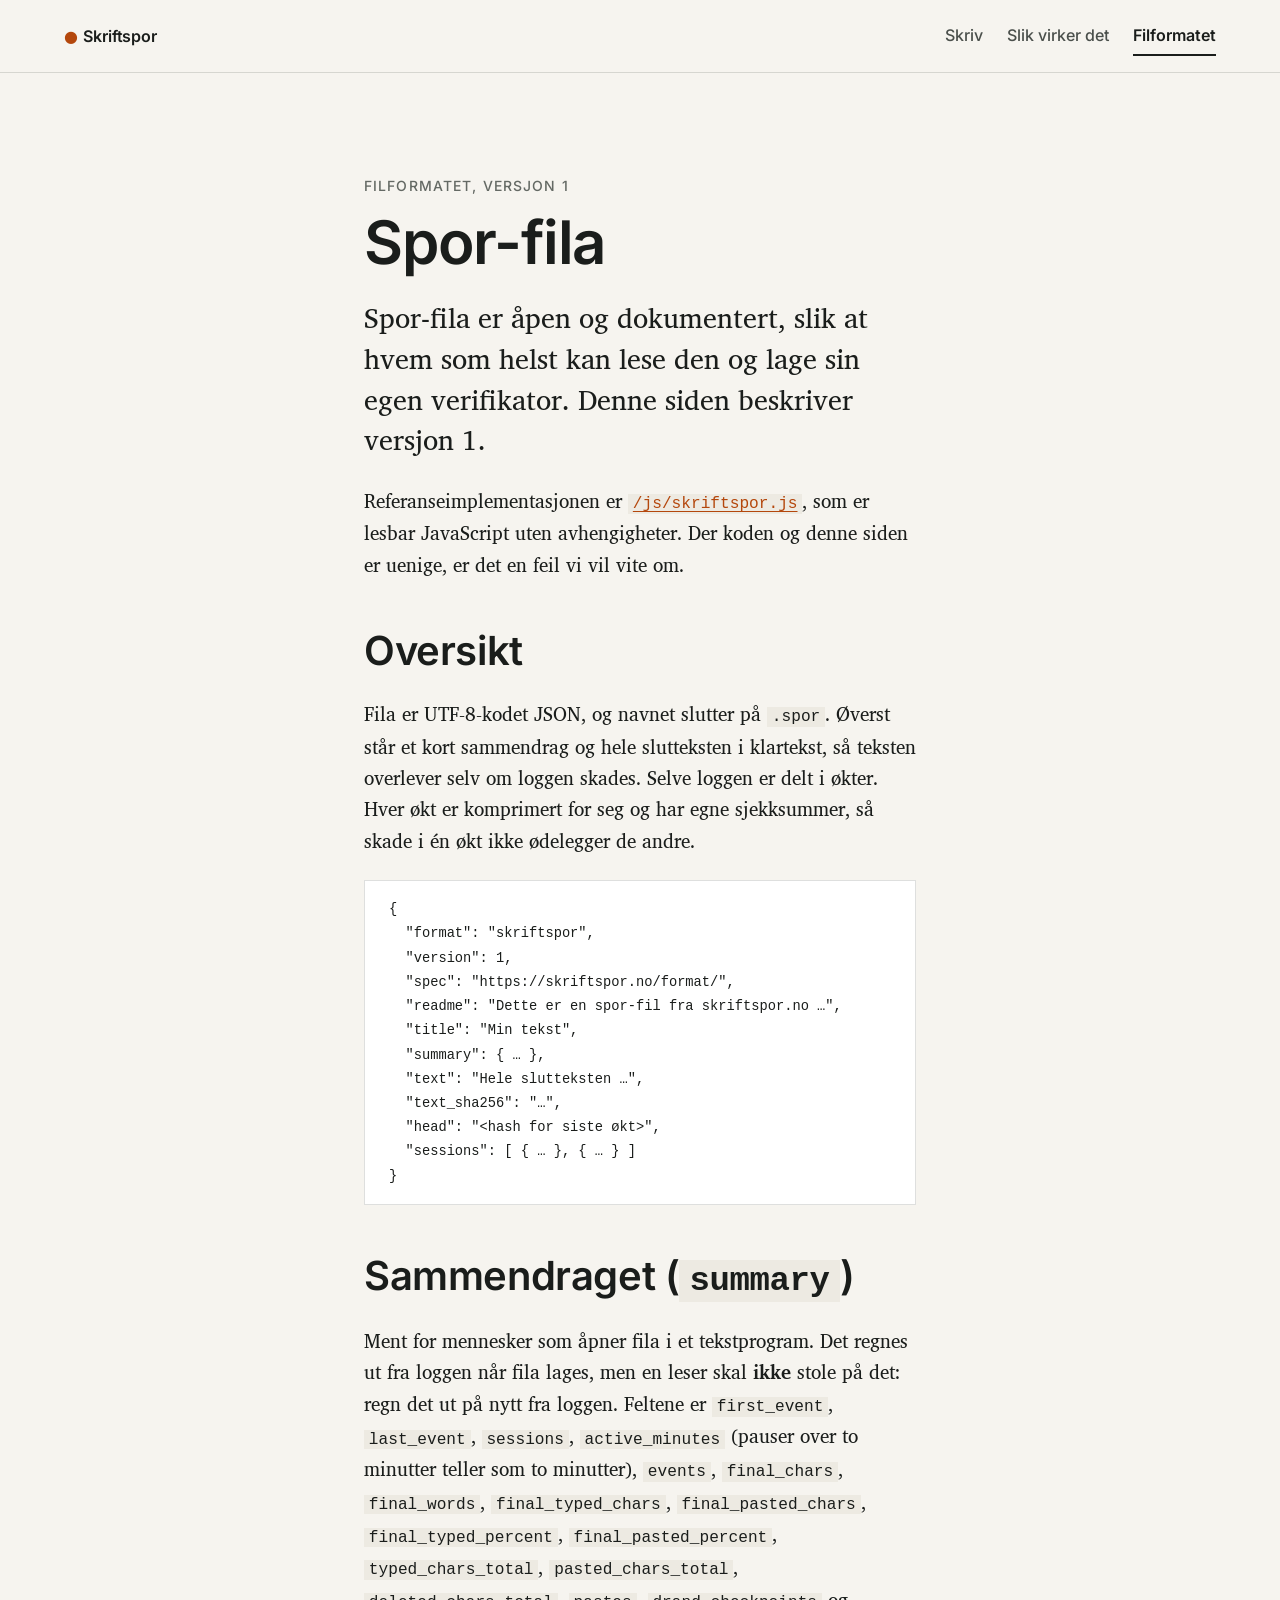
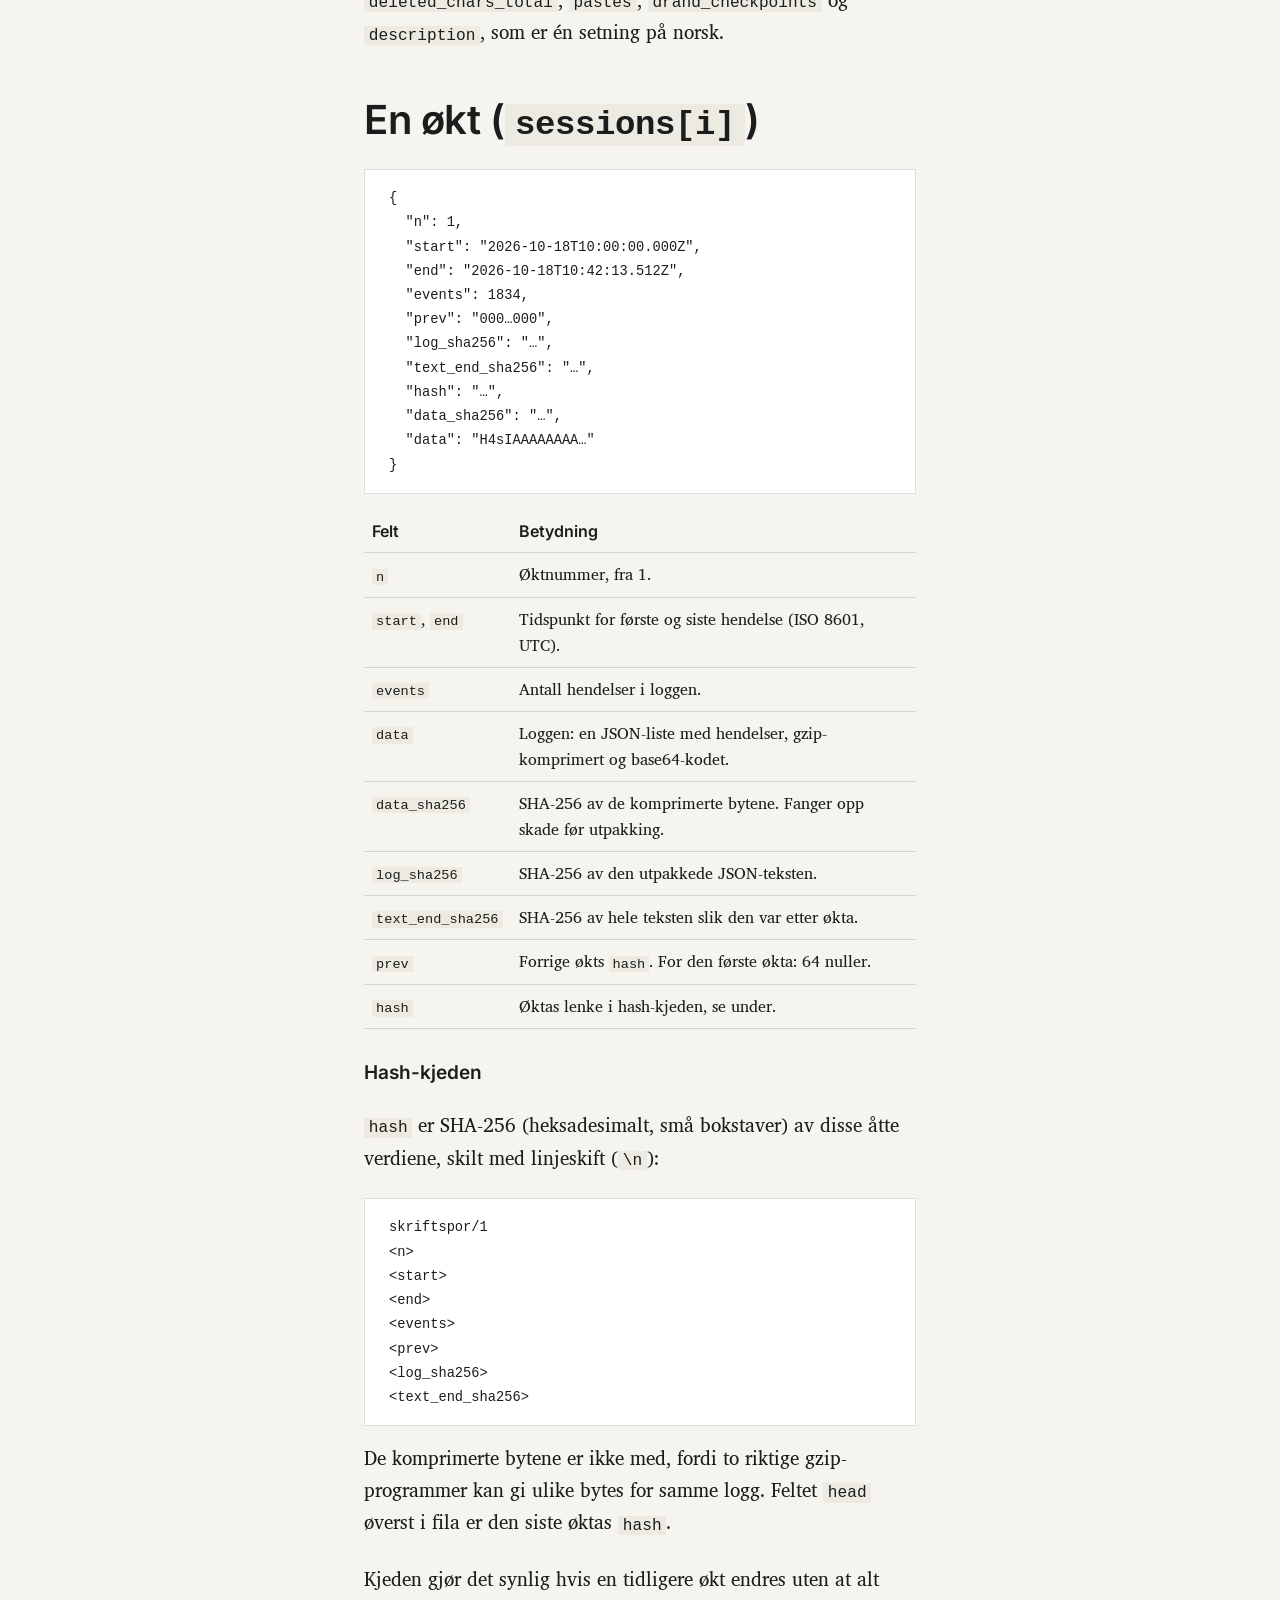
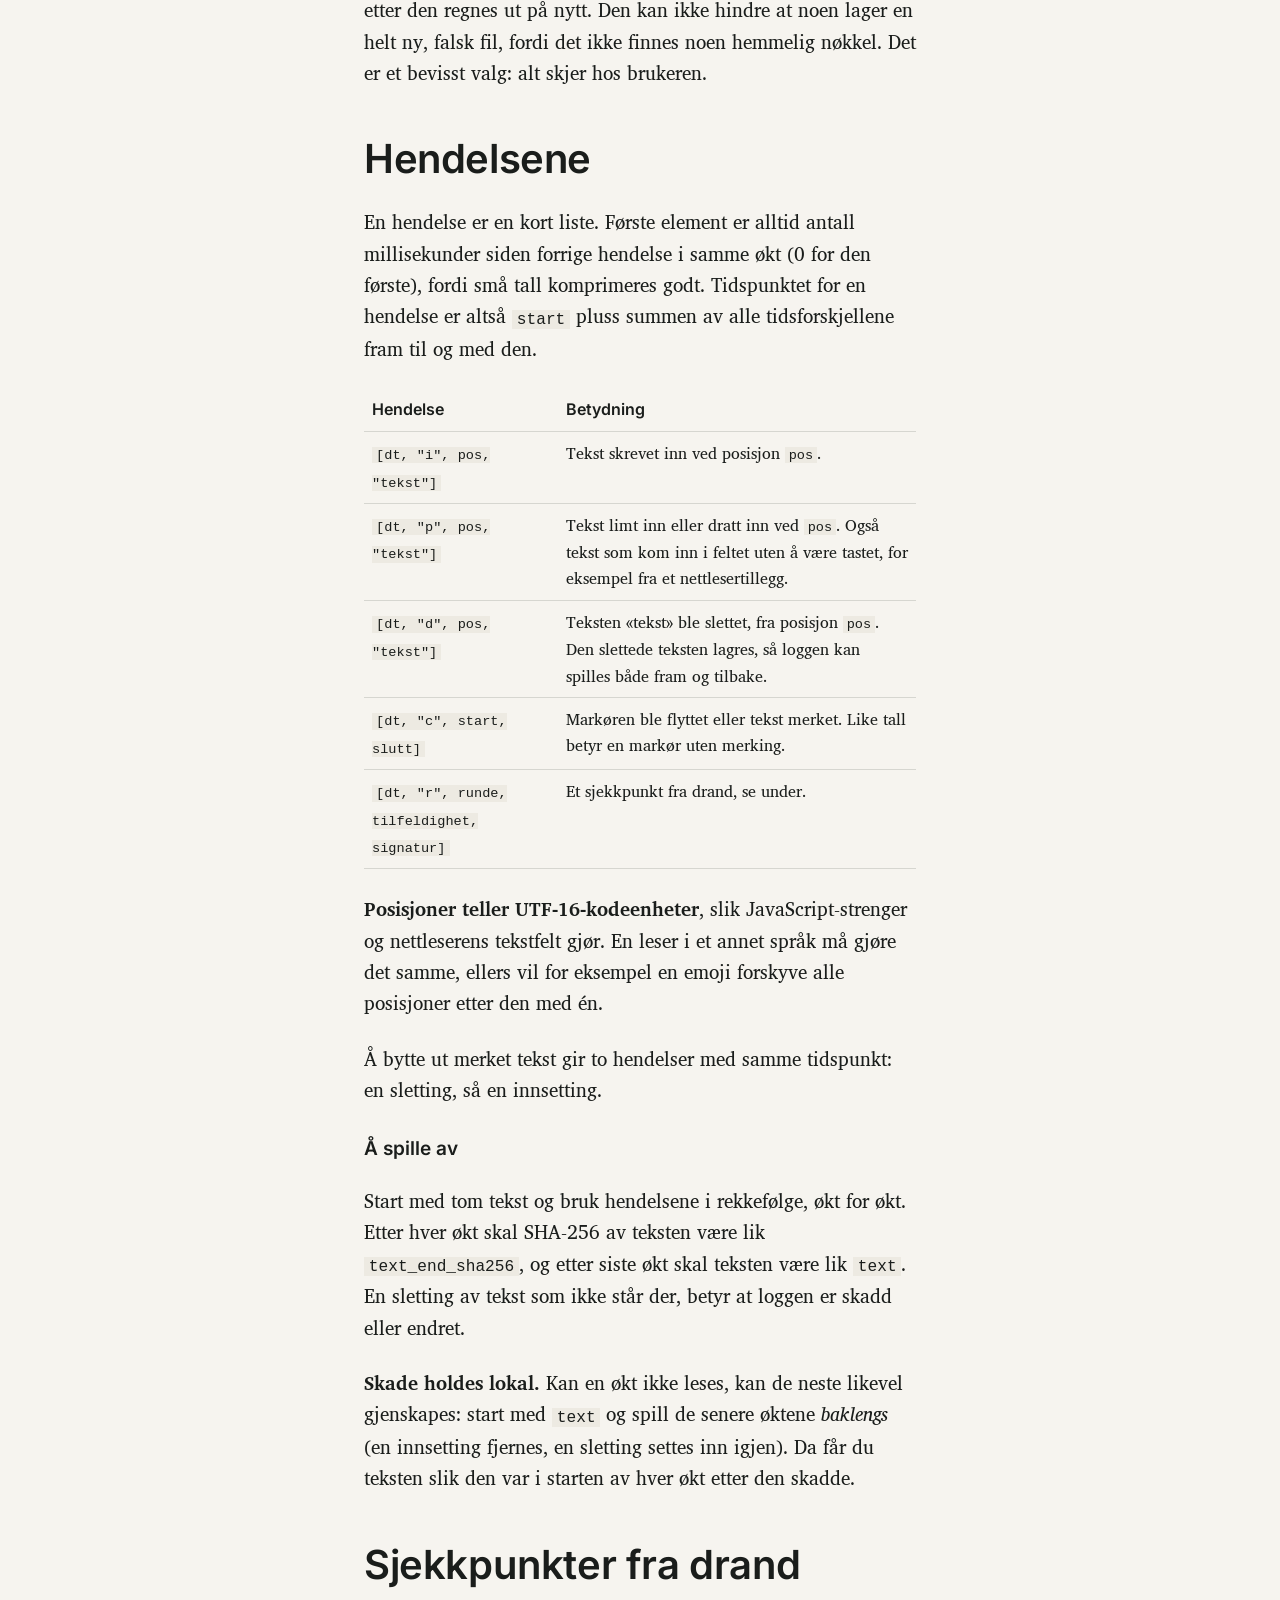
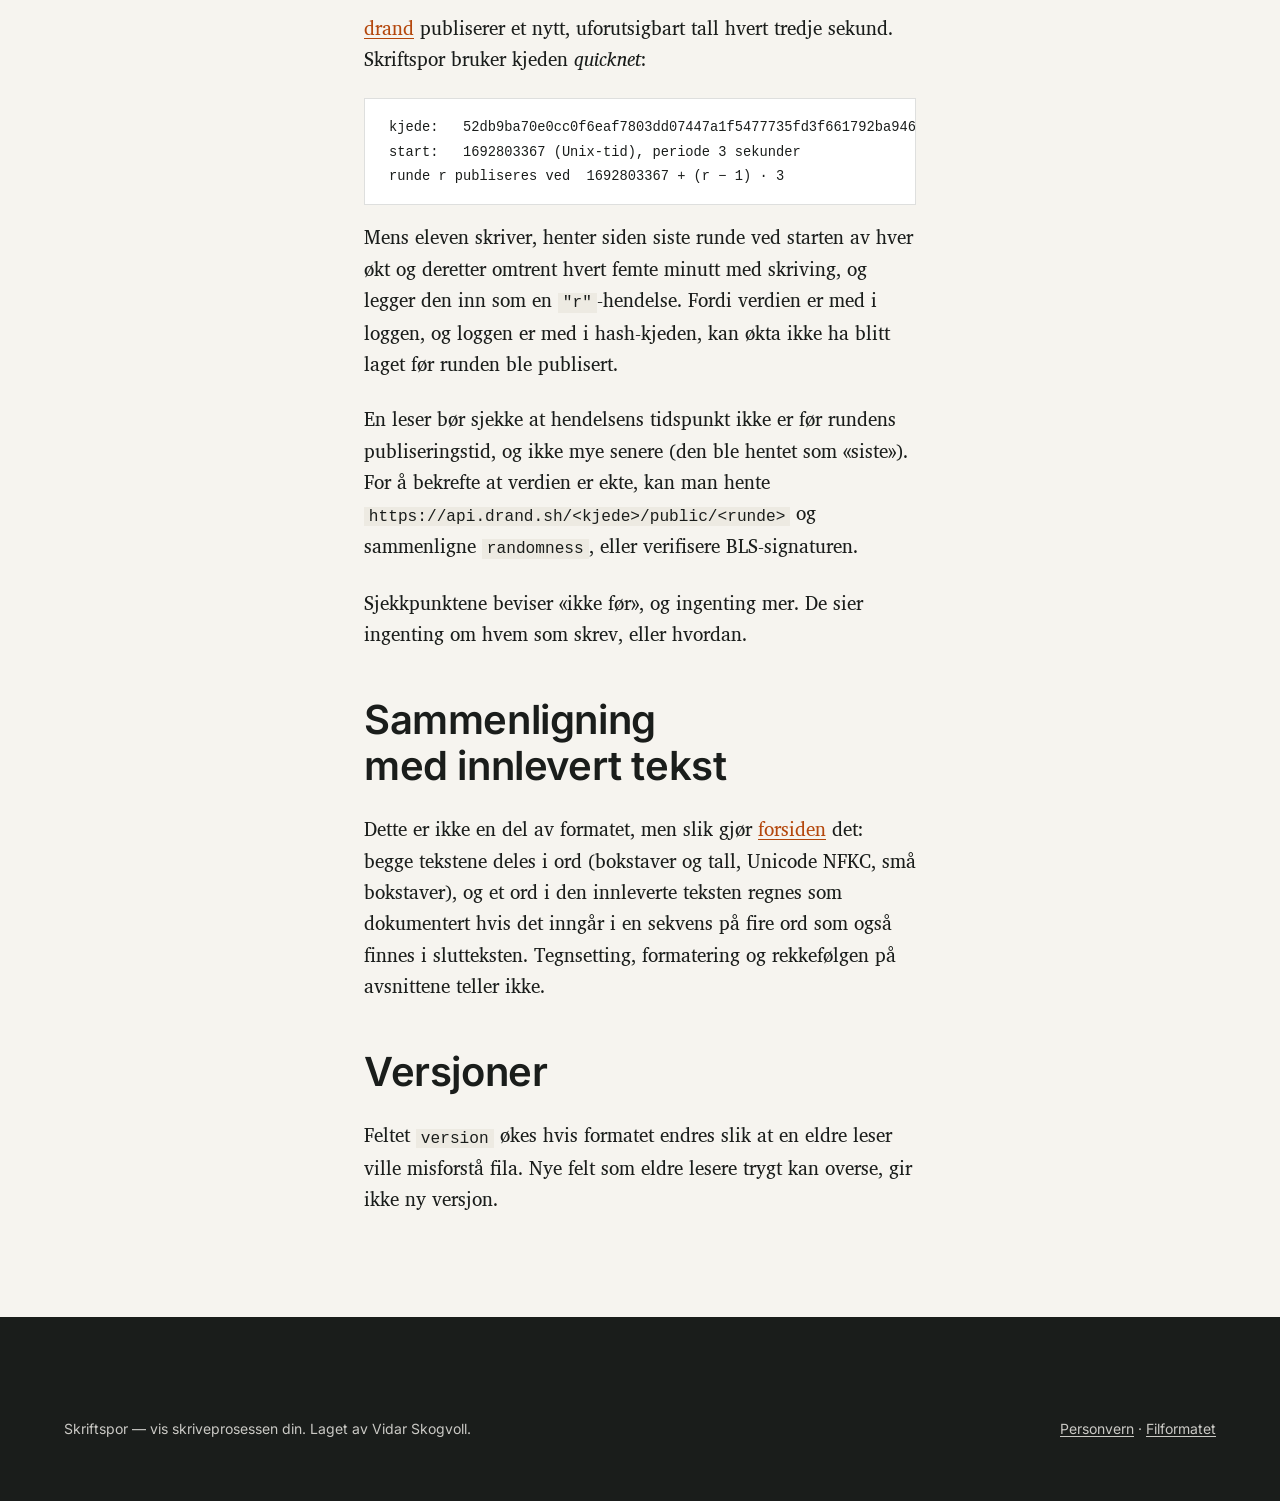
==== format/index.html @ d16e45e4 "Deploy from vidarsko/website_skriftspor_no_builder@dace6ddc9b9e869f7631a3ecd65a3fad9dd53226" ====
<!DOCTYPE html>
<html lang="nb">
<head>
  <meta charset="utf-8">
  <meta name="viewport" content="width=device-width, initial-scale=1">
  <title>Filformatet — Skriftspor</title>
  <meta name="description" content="Beskrivelse av spor-fila fra Skriftspor (versjon 1), slik at andre kan lese den og lage sine egne verktøy.">

  <link rel="stylesheet" href="/css/tokens.css">
  <link rel="stylesheet" href="/css/base.css">
  <link rel="stylesheet" href="/css/components.css">

  <script src="/js/header.js" defer></script>
</head>
<body>

  <header class="siteheader" data-site-header></header>

  <main>
    <section class="band">
      <div class="band__inner band__inner--prose">
        <p class="eyebrow">Filformatet, versjon 1</p>
        <h1>Spor-fila</h1>
        <div class="prose">
          <p class="lede-p">Spor-fila er åpen og dokumentert, slik at hvem som helst kan lese den og lage sin egen verifikator. Denne siden beskriver versjon 1.</p>
          <p>Referanseimplementasjonen er <a href="/js/skriftspor.js"><code>/js/skriftspor.js</code></a>, som er lesbar JavaScript uten avhengigheter. Der koden og denne siden er uenige, er det en feil vi vil vite om.</p>

          <h2>Oversikt</h2>
          <p>Fila er UTF-8-kodet JSON, og navnet slutter på <code>.spor</code>. Øverst står et kort sammendrag og hele slutteksten i klartekst, så teksten overlever selv om loggen skades. Selve loggen er delt i økter. Hver økt er komprimert for seg og har egne sjekksummer, så skade i én økt ikke ødelegger de andre.</p>
<pre><code>{
  "format": "skriftspor",
  "version": 1,
  "spec": "https://skriftspor.no/format/",
  "readme": "Dette er en spor-fil fra skriftspor.no …",
  "title": "Min tekst",
  "summary": { … },
  "text": "Hele slutteksten …",
  "text_sha256": "…",
  "head": "&lt;hash for siste økt&gt;",
  "sessions": [ { … }, { … } ]
}</code></pre>

          <h2>Sammendraget (<code>summary</code>)</h2>
          <p>Ment for mennesker som åpner fila i et tekstprogram. Det regnes ut fra loggen når fila lages, men en leser skal <strong>ikke</strong> stole på det: regn det ut på nytt fra loggen. Feltene er <code>first_event</code>, <code>last_event</code>, <code>sessions</code>, <code>active_minutes</code> (pauser over to minutter teller som to minutter), <code>events</code>, <code>final_chars</code>, <code>final_words</code>, <code>final_typed_chars</code>, <code>final_pasted_chars</code>, <code>final_typed_percent</code>, <code>final_pasted_percent</code>, <code>typed_chars_total</code>, <code>pasted_chars_total</code>, <code>deleted_chars_total</code>, <code>pastes</code>, <code>drand_checkpoints</code> og <code>description</code>, som er én setning på norsk.</p>

          <h2>En økt (<code>sessions[i]</code>)</h2>
<pre><code>{
  "n": 1,
  "start": "2026-10-18T10:00:00.000Z",
  "end": "2026-10-18T10:42:13.512Z",
  "events": 1834,
  "prev": "000…000",
  "log_sha256": "…",
  "text_end_sha256": "…",
  "hash": "…",
  "data_sha256": "…",
  "data": "H4sIAAAAAAAA…"
}</code></pre>
          <table>
            <tr><th>Felt</th><th>Betydning</th></tr>
            <tr><td><code>n</code></td><td>Øktnummer, fra 1.</td></tr>
            <tr><td><code>start</code>, <code>end</code></td><td>Tidspunkt for første og siste hendelse (ISO 8601, UTC).</td></tr>
            <tr><td><code>events</code></td><td>Antall hendelser i loggen.</td></tr>
            <tr><td><code>data</code></td><td>Loggen: en JSON-liste med hendelser, gzip-komprimert og base64-kodet.</td></tr>
            <tr><td><code>data_sha256</code></td><td>SHA-256 av de komprimerte bytene. Fanger opp skade før utpakking.</td></tr>
            <tr><td><code>log_sha256</code></td><td>SHA-256 av den utpakkede JSON-teksten.</td></tr>
            <tr><td><code>text_end_sha256</code></td><td>SHA-256 av hele teksten slik den var etter økta.</td></tr>
            <tr><td><code>prev</code></td><td>Forrige økts <code>hash</code>. For den første økta: 64 nuller.</td></tr>
            <tr><td><code>hash</code></td><td>Øktas lenke i hash-kjeden, se under.</td></tr>
          </table>

          <h3>Hash-kjeden</h3>
          <p><code>hash</code> er SHA-256 (heksadesimalt, små bokstaver) av disse åtte verdiene, skilt med linjeskift (<code>\n</code>):</p>
<pre><code>skriftspor/1
&lt;n&gt;
&lt;start&gt;
&lt;end&gt;
&lt;events&gt;
&lt;prev&gt;
&lt;log_sha256&gt;
&lt;text_end_sha256&gt;</code></pre>
          <p>De komprimerte bytene er ikke med, fordi to riktige gzip-programmer kan gi ulike bytes for samme logg. Feltet <code>head</code> øverst i fila er den siste øktas <code>hash</code>.</p>
          <p>Kjeden gjør det synlig hvis en tidligere økt endres uten at alt etter den regnes ut på nytt. Den kan ikke hindre at noen lager en helt ny, falsk fil, fordi det ikke finnes noen hemmelig nøkkel. Det er et bevisst valg: alt skjer hos brukeren.</p>

          <h2>Hendelsene</h2>
          <p>En hendelse er en kort liste. Første element er alltid antall millisekunder siden forrige hendelse i samme økt (0 for den første), fordi små tall komprimeres godt. Tidspunktet for en hendelse er altså <code>start</code> pluss summen av alle tidsforskjellene fram til og med den.</p>
          <table>
            <tr><th>Hendelse</th><th>Betydning</th></tr>
            <tr><td><code>[dt, "i", pos, "tekst"]</code></td><td>Tekst skrevet inn ved posisjon <code>pos</code>.</td></tr>
            <tr><td><code>[dt, "p", pos, "tekst"]</code></td><td>Tekst limt inn eller dratt inn ved <code>pos</code>. Også tekst som kom inn i feltet uten å være tastet, for eksempel fra et nettlesertillegg.</td></tr>
            <tr><td><code>[dt, "d", pos, "tekst"]</code></td><td>Teksten «tekst» ble slettet, fra posisjon <code>pos</code>. Den slettede teksten lagres, så loggen kan spilles både fram og tilbake.</td></tr>
            <tr><td><code>[dt, "c", start, slutt]</code></td><td>Markøren ble flyttet eller tekst merket. Like tall betyr en markør uten merking.</td></tr>
            <tr><td><code>[dt, "r", runde, tilfeldighet, signatur]</code></td><td>Et sjekkpunkt fra drand, se under.</td></tr>
          </table>
          <p><strong>Posisjoner teller UTF-16-kodeenheter</strong>, slik JavaScript-strenger og nettleserens tekstfelt gjør. En leser i et annet språk må gjøre det samme, ellers vil for eksempel en emoji forskyve alle posisjoner etter den med én.</p>
          <p>Å bytte ut merket tekst gir to hendelser med samme tidspunkt: en sletting, så en innsetting.</p>

          <h3>Å spille av</h3>
          <p>Start med tom tekst og bruk hendelsene i rekkefølge, økt for økt. Etter hver økt skal SHA-256 av teksten være lik <code>text_end_sha256</code>, og etter siste økt skal teksten være lik <code>text</code>. En sletting av tekst som ikke står der, betyr at loggen er skadd eller endret.</p>
          <p><strong>Skade holdes lokal.</strong> Kan en økt ikke leses, kan de neste likevel gjenskapes: start med <code>text</code> og spill de senere øktene <em>baklengs</em> (en innsetting fjernes, en sletting settes inn igjen). Da får du teksten slik den var i starten av hver økt etter den skadde.</p>

          <h2>Sjekkpunkter fra drand</h2>
          <p><a href="https://drand.love">drand</a> publiserer et nytt, uforutsigbart tall hvert tredje sekund. Skriftspor bruker kjeden <em>quicknet</em>:</p>
<pre><code>kjede:   52db9ba70e0cc0f6eaf7803dd07447a1f5477735fd3f661792ba94600c84e971
start:   1692803367 (Unix-tid), periode 3 sekunder
runde r publiseres ved  1692803367 + (r − 1) · 3</code></pre>
          <p>Mens eleven skriver, henter siden siste runde ved starten av hver økt og deretter omtrent hvert femte minutt med skriving, og legger den inn som en <code>"r"</code>-hendelse. Fordi verdien er med i loggen, og loggen er med i hash-kjeden, kan økta ikke ha blitt laget før runden ble publisert.</p>
          <p>En leser bør sjekke at hendelsens tidspunkt ikke er før rundens publiseringstid, og ikke mye senere (den ble hentet som «siste»). For å bekrefte at verdien er ekte, kan man hente <code>https://api.drand.sh/&lt;kjede&gt;/public/&lt;runde&gt;</code> og sammenligne <code>randomness</code>, eller verifisere BLS-signaturen.</p>
          <p>Sjekkpunktene beviser «ikke før», og ingenting mer. De sier ingenting om hvem som skrev, eller hvordan.</p>

          <h2>Sammenligning med innlevert tekst</h2>
          <p>Dette er ikke en del av formatet, men slik gjør <a href="/">forsiden</a> det: begge tekstene deles i ord (bokstaver og tall, Unicode NFKC, små bokstaver), og et ord i den innleverte teksten regnes som dokumentert hvis det inngår i en sekvens på fire ord som også finnes i slutteksten. Tegnsetting, formatering og rekkefølgen på avsnittene teller ikke.</p>

          <h2>Versjoner</h2>
          <p>Feltet <code>version</code> økes hvis formatet endres slik at en eldre leser ville misforstå fila. Nye felt som eldre lesere trygt kan overse, gir ikke ny versjon.</p>
        </div>
      </div>
    </section>
  </main>

  <footer class="band band--dark sitefooter">
    <div class="band__inner sitefooter__inner">
      <p>Skriftspor — vis skriveprosessen din. Laget av Vidar Skogvoll.</p>
      <p><a href="/personvern/">Personvern</a> · <a href="/format/">Filformatet</a></p>
    </div>
  </footer>

</body>
</html>
---- css/tokens.css ----
/* ==========================================================================
   tokens.css — the single source of truth for color, type and spacing.
   Design system: ui-style-banded-fullbleed v1.3
   (canonical: ../../AgentSkills/ui-style-banded-fullbleed/SKILL.md in the work vault)

   The same system as aiskilltrees.com, with ONE deliberate change: the
   primary is burnt orange instead of evergreen (Vidar, 2026-10-18). The skill
   says the hue is "the one variable worth revisiting", and that changing
   --primary* and the tint is the whole job. That is all that differs here,
   plus the --pasted pair, which this site needs and the other does not.

   NO other stylesheet and NO page may hardcode a hex value or a font stack.
   If a value is missing, add a token here.
   ========================================================================== */

@import url("fonts.css");   /* self-hosted — no request to Google */

:root {
  /* ---- Grounds ---------------------------------------------------------- */
  --paper:         #F6F4EF;   /* default page ground — warm off-white */
  --paper-2:       #EDEAE2;   /* alternate band, one step deeper */
  --surface:       #FFFFFF;   /* cards, the writing surface */

  /* ---- Ink -------------------------------------------------------------- */
  --ink:           #1A1D1B;   /* primary text, and the dark band ground — 15.5:1 on --paper */
  --ink-2:         #4A4F4B;   /* secondary text — 7.6:1 on --paper */
  --ink-3:         #646964;   /* muted: captions, metadata — 5.1:1 on --paper */
  --ink-inverse:   #F6F4EF;   /* text on --ink and --primary bands */
  --rule:          rgba(26, 29, 27, 0.14);
  --rule-inverse:  rgba(246, 244, 239, 0.22);
  --rule-strong:   rgba(26, 29, 27, 0.30);

  /* ---- Primary: burnt orange ---------------------------------------------
     Measured, not guessed: --primary is 5.46:1 against white and 4.97:1 on
     --paper, so it carries white button text AND works as link text on the
     page ground. A brighter orange (#E86A1A) was tried and rejected — 2.9:1
     on --paper, so it could never be a link. --primary-mark is that brighter
     orange, kept for fills only (the replay caret, a timeline tick): it is
     never text. */
  --primary:        #B4470C;  /* 5.46:1 on white, 4.97:1 on --paper */
  --primary-strong: #8F3A08;  /* hover/active — 7.56:1 on white */
  --primary-tint:   #FBE7D8;  /* pale band fill — --ink on it is 14.2:1 */
  --primary-mark:   #E86A1A;  /* fills and marks ONLY */

  /* ---- Pasted text ----------------------------------------------------------
     Innlimt tekst is marked in blue, as far from the orange as the palette
     goes, so "pasted" never reads as "the brand". It is ALWAYS paired with
     a dotted underline and a legend in words — never colour alone. */
  --pasted:        #2563A8;   /* rule and text — 6.12:1 on white, 5.57:1 on --paper */
  --pasted-tint:   #DCE8F5;   /* highlight behind pasted text — --ink on it is 13.7:1 */

  /* ---- Signal ------------------------------------------------------------ */
  --ok:            #1F6F4A;   /* a check that passed — 6.1:1 on white; always with a word */
  --ok-tint:       #E3EFE8;
  --danger:        #C2362F;
  --danger-text:   #A32B24;   /* 5.9:1 on --paper */
  --danger-tint:   rgba(194, 54, 47, 0.10);
  --warn-text:     #8A5A12;   /* 5.4:1 on --paper */
  --warn-tint:     #F7EBD9;

  /* ---- Elevation ----------------------------------------------------------
     As on aiskilltrees.com, shadows are for an app's floating parts only
     (here: the toast after a paste). Never on a band, a tile or the nav. */
  --shadow-float:  0 4px 14px rgba(26, 29, 27, 0.18);

  /* ---- Scrim ------------------------------------------------------------- */
  --scrim:         rgba(26, 29, 27, 0.62);

  /* ---- Type ------------------------------------------------------------- */
  --font-sans:  "Inter", system-ui, -apple-system, "Segoe UI", Arial, sans-serif;
  --font-serif: "Charis SIL", "Source Serif 4", Georgia, serif;
  --font-mono:  ui-monospace, SFMono-Regular, Menlo, Consolas, monospace;   /* /format/ only: JSON examples */
  /* The writing surface. Serif like all running prose on the site, and the
     same stack on the textarea and on its highlight mirror — the two must
     wrap identically or the marks drift off the words. */
  --font-write: var(--font-serif);

  --step-xs:  0.875rem;
  --step-s:   1rem;
  --step-m:   clamp(1.0625rem, 0.5vw + 0.95rem, 1.1875rem);
  --step-l:   clamp(1.375rem, 1vw + 1.1rem, 1.75rem);
  --step-xl:  clamp(1.75rem, 2vw + 1.25rem, 2.5rem);
  --step-2xl: clamp(2.25rem, 4.5vw + 1rem, 3.75rem);
  --step-3xl: clamp(2.75rem, 7vw + 0.5rem, 5.5rem);

  /* ---- Spacing and measures -------------------------------------------- */
  --gutter:        clamp(1.25rem, 5vw, 4rem);
  --space-band:    clamp(3rem, 8vw, 7rem);
  --space-band-lg: clamp(4.5rem, 12vw, 10rem);
  --measure-prose: 68ch;
  --measure-wide:  1280px;

  --space-1: 0.5rem;
  --space-2: 1rem;
  --space-3: 1.5rem;
  --space-4: 2rem;
  --space-5: 3rem;
  --space-6: 4rem;
}
---- css/base.css ----
/* ==========================================================================
   base.css — reset, element defaults, and the band model.
   Loads after tokens.css. Uses tokens only; defines no raw colors or fonts.
   ========================================================================== */

*, *::before, *::after { box-sizing: border-box; }

html {
  -webkit-text-size-adjust: 100%;
  scroll-behavior: smooth;
}

body {
  margin: 0;                       /* the page itself never has a margin */
  background: var(--paper);
  color: var(--ink);
  font-family: var(--font-sans);
  font-size: var(--step-s);
  line-height: 1.4;
  -webkit-font-smoothing: antialiased;
}

@media (prefers-reduced-motion: reduce) {
  html { scroll-behavior: auto; }
  *, *::before, *::after {
    animation-duration: 0.01ms !important;
    transition-duration: 0.01ms !important;
  }
}

img, picture, video, canvas, svg { display: block; max-width: 100%; }

/* --------------------------------------------------------------------------
   The band model — THE core rule of this system.
   A band's background always reaches both screen edges. The gutter lives
   inside, on .band__inner, never on the band.
   width:100% and NOT 100vw: 100vw includes the scrollbar and produces a few
   pixels of horizontal scroll on every section.
   -------------------------------------------------------------------------- */

.band {
  width: 100%;
  padding-block: var(--space-band);
  background: var(--paper);
}

.band__inner {
  max-width: var(--measure-wide);
  margin-inline: auto;
  padding-inline: var(--gutter);
}

.band__inner--prose { max-width: var(--measure-prose); }

/* Media that genuinely bleeds: no ceiling, no gutter. */
.band--flush { padding-block: 0; }
.band--flush .band__inner { max-width: none; padding-inline: 0; }

/* Band grounds. Separation between sections is the ground changing —
   never a border, never a shadow. */
.band--alt     { background: var(--paper-2); }
.band--tint    { background: var(--primary-tint); }
.band--primary { background: var(--primary); color: var(--ink-inverse); }
.band--dark    { background: var(--ink);     color: var(--ink-inverse); }
.band--lg      { padding-block: var(--space-band-lg); }

/* --------------------------------------------------------------------------
   Typography. Headings are sans, tight and large; running prose is serif.
   -------------------------------------------------------------------------- */

h1, h2, h3, h4, h5, h6 {
  font-family: var(--font-sans);
  font-weight: 600;
  margin: 0 0 var(--space-3);
  text-wrap: balance;
}

h1 { font-size: var(--step-2xl); line-height: 1.05; letter-spacing: -0.02em; }
h2 { font-size: var(--step-xl);  line-height: 1.15; letter-spacing: -0.01em; }
h3 { font-size: var(--step-l);   line-height: 1.25; }
h4 { font-size: var(--step-s);   line-height: 1.4;  }

p { margin: 0 0 var(--space-3); }
p:last-child, h1:last-child, h2:last-child, h3:last-child { margin-bottom: 0; }

/* Running prose: serif, comfortable measure, never wider than 68ch even
   inside a wide band. */
.prose {
  font-family: var(--font-serif);
  font-size: var(--step-m);
  line-height: 1.65;
  max-width: var(--measure-prose);
}

.lede {
  font-family: var(--font-serif);
  font-size: var(--step-l);
  line-height: 1.45;
  max-width: 46ch;
}

.eyebrow {
  font-family: var(--font-sans);
  font-size: var(--step-xs);
  font-weight: 500;
  letter-spacing: 0.08em;
  text-transform: uppercase;
  color: var(--ink-3);
  margin: 0 0 var(--space-2);
}

.band--dark .eyebrow,
.band--primary .eyebrow { color: var(--ink-inverse); opacity: 0.75; }

/* A qualifying aside inside .prose — smaller and muted, still serif, still
   prose. The catalogue's "the trees are not translated" note is the case it
   was added for. Not a callout: no box, no rule, no color. */
.prose .note {
  font-size: var(--step-s);
  color: var(--ink-3);
}

/* A lead paragraph inside .prose — one step up, for the sentence that
   carries the page. Distinct from .lede, which is hero-sized. */
.prose .lede-p {
  font-size: var(--step-l);
  line-height: 1.45;
}

/* Links in prose: colored AND underlined — never color alone. */
a {
  color: var(--primary);
  text-decoration: underline;
  text-underline-offset: 0.15em;
  transition: color 150ms ease;
}
a:hover { color: var(--primary-strong); }

.band--dark a, .band--primary a { color: var(--ink-inverse); }

:focus-visible {
  outline: 2px solid var(--primary);
  outline-offset: 3px;
}
.band--dark :focus-visible,
.band--primary :focus-visible { outline-color: var(--ink-inverse); }

hr {
  border: 0;
  border-top: 1px solid var(--rule);
  margin: var(--space-5) 0;
}

.visually-hidden {
  position: absolute;
  width: 1px; height: 1px;
  padding: 0; margin: -1px;
  overflow: hidden;
  clip-path: inset(50%);
  white-space: nowrap;
}
---- css/components.css ----
/* ==========================================================================
   components.css — nav, hero, buttons, tiles, footer.
   Taken from aiskilltrees.com (ui-style-banded-fullbleed v1.3) with only the
   hero changed: there is no video here; the hero carries a live replay of a
   short demo log instead (js/hero-demo.js). Tokens only.
   ========================================================================== */

/* --------------------------------------------------------------------------
   Site header — full-bleed bar, gutter on the contents only.
   -------------------------------------------------------------------------- */

.siteheader {
  width: 100%;
  background: var(--paper);
  border-bottom: 1px solid var(--rule);
}

.siteheader__inner {
  max-width: var(--measure-wide);
  margin-inline: auto;
  padding: var(--space-2) var(--gutter);
  display: flex;
  align-items: center;
  justify-content: space-between;
  gap: var(--space-3);
}

.wordmark {
  font-family: var(--font-sans);
  font-size: var(--step-s);
  font-weight: 600;
  letter-spacing: -0.01em;
  color: var(--ink);
  text-decoration: none;
}
.wordmark:hover { color: var(--primary); }

.wordmark__mark {
  color: var(--primary);
  margin-right: 0.35em;
}

.sitenav {
  display: flex;
  gap: var(--space-3);
  font-size: var(--step-s);
  font-weight: 500;
}
.sitenav a {
  color: var(--ink-2);
  text-decoration: none;
  padding: var(--space-1) 0;
}
.sitenav a:hover {
  color: var(--primary);
  text-decoration: underline;
  text-underline-offset: 0.3em;
}

/* --------------------------------------------------------------------------
   Nav, language dropdown and drawer.

   All rendered by js/header.js — one file for every page. Square like the
   rest of the system: no radius anywhere, hairline rules, flat fills.

   Breakpoint is 768px, the system's phone → tablet step. Above it the nav
   and the language control sit inline in the bar; below, the burger appears
   and the same elements become a full-width drawer under the bar. It is one
   markup tree switched by CSS, not two variants to keep in sync.

   Not present on a tree page: a skill tree is single-language and has its
   own floating menu. See js/engine.js.
   -------------------------------------------------------------------------- */

.siteheader__inner {
  gap: var(--space-2);
  position: relative;
  flex-wrap: wrap;
}

.sitenav-panel {
  display: flex;
  align-items: center;
  gap: var(--space-4);
  margin-left: auto;
}

.sitenav {
  display: flex;
  gap: var(--space-3);
  font-size: var(--step-s);
  font-weight: 500;
}
.sitenav a {
  color: var(--ink-2);
  text-decoration: none;
  padding: var(--space-1) 0;
  white-space: nowrap;
  border-bottom: 2px solid transparent;
}
.sitenav a:hover {
  color: var(--primary);
  border-bottom-color: var(--primary);
}
/* The current page is marked by weight AND a rule AND aria-current — the
   colour is the least of the three signals. */
.sitenav a.is-current {
  color: var(--ink);
  font-weight: 600;
  border-bottom-color: var(--ink);
}

/* ---- Language dropdown --------------------------------------------------- */

.lang-select { position: relative; flex: 0 0 auto; }

.lang-select__button {
  display: inline-flex;
  align-items: center;
  gap: 0.4em;
  min-height: 44px;
  padding: 0 var(--space-2);
  border: 1px solid var(--rule);
  border-radius: 0;
  background: var(--paper);
  color: var(--ink-2);
  font-family: var(--font-sans);
  font-size: var(--step-xs);
  font-weight: 500;
  letter-spacing: 0.04em;
  cursor: pointer;
  transition: background-color 150ms ease, color 150ms ease, border-color 150ms ease;
}
.lang-select__button:hover { background: var(--surface); color: var(--ink); border-color: var(--rule-strong); }
/* Ikonslissa foran navnet. `__globe` er toppbarens klode; `__icon` er det
   generelle navnet, som /prompts/ bruker for begge velgerne sine — der er
   den andre en bokstabel, ikke en klode. */
.lang-select__globe,
.lang-select__icon { font-size: 1em; line-height: 1; }
.lang-select__caret { font-size: 0.8em; color: var(--ink-3); }
.lang-select__button[aria-expanded="true"] { background: var(--surface); color: var(--ink); border-color: var(--rule-strong); }

.lang-select__menu {
  position: absolute;
  top: calc(100% + 1px);
  right: 0;
  z-index: 40;
  display: none;
  min-width: 11rem;
  margin: 0;
  padding: 0;
  list-style: none;
  background: var(--surface);
  border: 1px solid var(--rule-strong);
}
.lang-select__menu.is-open { display: block; }

.lang-select__option {
  display: flex;
  align-items: center;
  gap: var(--space-1);
  width: 100%;
  min-height: 44px;
  padding: 0 var(--space-2);
  border: 0;
  border-radius: 0;
  background: transparent;
  color: var(--ink-2);
  font-family: var(--font-sans);
  font-size: var(--step-s);
  font-weight: 500;
  text-align: left;
  cursor: pointer;
}
.lang-select__option:hover { background: var(--paper-2); color: var(--ink); }
.lang-select__option[aria-selected="true"] { color: var(--ink); background: var(--primary-tint); }
.lang-select__tick { width: 1em; color: var(--primary); }

/* ---- Burger + drawer ------------------------------------------------------ */

.navtoggle {
  display: none;
  align-items: center;
  justify-content: center;
  width: 44px;
  height: 44px;
  margin-left: auto;
  padding: 0;
  border: 1px solid var(--rule);
  border-radius: 0;
  background: var(--paper);
  cursor: pointer;
}
.navtoggle:hover { background: var(--surface); border-color: var(--rule-strong); }

/* Three bars drawn from one element: the middle is the box, the outer two
   are its pseudo-elements. */
.navtoggle__bars,
.navtoggle__bars::before,
.navtoggle__bars::after {
  display: block;
  width: 18px;
  height: 2px;
  background: var(--ink);
}
.navtoggle__bars { position: relative; }
.navtoggle__bars::before,
.navtoggle__bars::after { content: ''; position: absolute; left: 0; }
.navtoggle__bars::before { top: -6px; }
.navtoggle__bars::after  { top: 6px; }

@media (max-width: 767px) {
  .navtoggle { display: inline-flex; }

  .sitenav-panel {
    display: none;
    order: 3;
    width: 100%;
    margin-left: 0;
    padding-top: var(--space-2);
    border-top: 1px solid var(--rule);
    flex-direction: column;
    align-items: stretch;
    gap: 0;
  }
  .siteheader[data-open="true"] .sitenav-panel { display: flex; }

  .sitenav { flex-direction: column; gap: 0; }
  .sitenav a {
    padding: var(--space-2) 0;
    border-bottom: 1px solid var(--rule);
    border-left: 2px solid transparent;
    font-size: var(--step-m);
  }
  .sitenav a.is-current { border-left-color: var(--ink); padding-left: var(--space-2); }
  .sitenav a:hover { border-left-color: var(--primary); padding-left: var(--space-2); }

  /* Skuffen, ikke komponenten: velgeren på /prompts/ står i en vanlig
     tekstlinje og skal ikke arve skuffens marg. */
  .sitenav-panel .lang-select { margin-top: var(--space-2); align-self: flex-start; }
  .sitenav-panel .lang-select__menu { right: auto; left: 0; }
}

/* --------------------------------------------------------------------------
   Hero — a loud band with display type. Not used on the front page since
   2026-10-18 (the drop band in app.css took its place); kept for pages
   that want one.
   -------------------------------------------------------------------------- */

.hero {
  width: 100%;
  background: var(--primary);
  color: var(--ink-inverse);
}
/* Full opacity: the system's 0.75 eyebrow on a coloured band drops below
   AA at this size on orange (4.97:1 at full strength). */
.hero .eyebrow { color: var(--ink-inverse); opacity: 1; }
.hero :focus-visible { outline-color: var(--ink-inverse); }

.hero__inner {
  max-width: var(--measure-wide);
  margin-inline: auto;
  padding: var(--space-band-lg) var(--gutter) var(--space-band);
  display: grid;
  gap: var(--space-5);
  align-items: center;
}
@media (min-width: 1024px) {
  .hero__inner { grid-template-columns: 1.1fr 1fr; }
}

.hero__title {
  font-size: var(--step-3xl);
  font-weight: 700;
  line-height: 1.02;
  letter-spacing: -0.03em;
  max-width: 14ch;
  margin-bottom: var(--space-3);
}

.hero__lede {
  font-family: var(--font-serif);
  font-size: var(--step-l);
  line-height: 1.45;
  max-width: 44ch;
  margin-bottom: var(--space-4);
}

/* --------------------------------------------------------------------------
   Buttons — square, sans, 500. No radius anywhere in this system.
   -------------------------------------------------------------------------- */

.btn {
  display: inline-flex;
  align-items: center;
  justify-content: center;
  min-height: 44px;
  padding: 0.75rem 1.5rem;
  border: 1px solid transparent;
  border-radius: 0;
  font-family: var(--font-sans);
  font-size: var(--step-s);
  font-weight: 500;
  text-decoration: none;
  cursor: pointer;
  transition: background-color 150ms ease, color 150ms ease, border-color 150ms ease;
}

.btn--primary {
  background: var(--primary);
  color: var(--ink-inverse);
}
.btn--primary:hover { background: var(--primary-strong); color: var(--ink-inverse); }

.btn--ghost {
  background: transparent;
  border-color: currentColor;
  color: var(--ink);
}
.btn--ghost:hover { background: var(--ink); color: var(--ink-inverse); }

/* On a dark or primary band the pair inverts. */
.hero .btn--primary,
.band--dark .btn--primary,
.band--primary .btn--primary {
  background: var(--ink-inverse);
  color: var(--ink);
}
.hero .btn--primary:hover,
.band--dark .btn--primary:hover,
.band--primary .btn--primary:hover {
  background: var(--surface);
  color: var(--primary-strong);
}

.hero .btn--ghost,
.band--dark .btn--ghost,
.band--primary .btn--ghost { color: var(--ink-inverse); }
.hero .btn--ghost:hover,
.band--dark .btn--ghost:hover,
.band--primary .btn--ghost:hover {
  background: var(--ink-inverse);
  color: var(--ink);
}

.btn-row {
  display: flex;
  flex-wrap: wrap;
  gap: var(--space-2);
}

/* --------------------------------------------------------------------------
   Tiles — the entry points on the front page. Square, hairline border, no shadow.
   Reflow with auto-fit rather than breakpoints.
   -------------------------------------------------------------------------- */

.tiles {
  display: grid;
  grid-template-columns: repeat(auto-fit, minmax(min(100%, 18rem), 1fr));
  gap: 1px;                      /* the hairline IS the gap: tiles sit flush */
  background: var(--rule);       /* shows through the 1px gaps as the rule */
  border: 1px solid var(--rule);
}

/* Four tiles (the front page since 2026-09-25). auto-fit alone would leave
   three across and one orphan at the widest content width (4 × 18rem does
   not fit in 1280px minus the gutters), so this grid steps on the system's
   two breakpoints instead: stacked on a phone, 2 × 2 from 768px, 4 across
   from 1024px. */
.tiles--four { grid-template-columns: 1fr; }
@media (min-width: 768px) {
  .tiles--four { grid-template-columns: repeat(2, 1fr); }
}
@media (min-width: 1024px) {
  .tiles--four { grid-template-columns: repeat(4, 1fr); }
}

.tile {
  display: flex;
  flex-direction: column;
  gap: var(--space-2);
  padding: var(--space-4);
  background: var(--surface);
  color: var(--ink);
  text-decoration: none;
  min-height: 13rem;
  transition: background-color 150ms ease, color 150ms ease;
}

.tile:hover,
.tile:focus-visible {
  background: var(--primary);
  color: var(--ink-inverse);
}

.tile__index {
  font-family: var(--font-sans);
  font-size: var(--step-xs);
  font-weight: 500;
  letter-spacing: 0.08em;
  color: var(--primary);
}
.tile:hover .tile__index,
.tile:focus-visible .tile__index { color: var(--ink-inverse); opacity: 0.8; }

.tile__title {
  font-family: var(--font-sans);
  font-size: var(--step-l);
  font-weight: 600;
  line-height: 1.2;
  letter-spacing: -0.01em;
  margin: 0;
}

.tile__body {
  font-family: var(--font-serif);
  font-size: var(--step-s);
  line-height: 1.6;
  color: var(--ink-2);
  margin: 0;
}
.tile:hover .tile__body,
.tile:focus-visible .tile__body { color: var(--ink-inverse); }

/* A tile that is a step, not a link: same look, no hover. */
.tile--static:hover { background: var(--surface); color: var(--ink); }
.tile--static:hover .tile__index { color: var(--primary); opacity: 1; }
.tile--static:hover .tile__body { color: var(--ink-2); }

/* The arrow is decoration; the tile title carries the meaning. */
.tile__go {
  margin-top: auto;
  font-family: var(--font-sans);
  font-size: var(--step-s);
  font-weight: 500;
  color: var(--primary);
}
.tile:hover .tile__go,
.tile:focus-visible .tile__go { color: var(--ink-inverse); }

/* --------------------------------------------------------------------------
   Footer
   -------------------------------------------------------------------------- */

.sitefooter {
  font-size: var(--step-xs);
}

.sitefooter__inner {
  display: flex;
  flex-wrap: wrap;
  gap: var(--space-3) var(--space-5);
  justify-content: space-between;
  align-items: baseline;
}

.sitefooter p { margin: 0; opacity: 0.8; }
.sitefooter a { color: var(--ink-inverse); }

/* The institutional affiliation gets its own row under the other two lines.
   `.sitefooter__inner` is space-between, so a third item would otherwise be
   pulled into the middle of a row where the two existing lines are already
   pinned left and right. flex-basis: 100% wraps it instead. */
.sitefooter__affiliation { flex-basis: 100%; }

/* --------------------------------------------------------------------------
   Principles — a plain list with hairlines, two columns from 768px.
   -------------------------------------------------------------------------- */

.principles {
  list-style: none;
  margin: var(--space-4) 0 0;
  padding: 0;
  display: grid;
  gap: 0 var(--space-5);
  border-top: 1px solid var(--rule);
}
@media (min-width: 768px) { .principles { grid-template-columns: 1fr 1fr; } }
.principles li {
  padding: var(--space-3) 0;
  border-bottom: 1px solid var(--rule);
  font-family: var(--font-serif);
  font-size: var(--step-m);
  line-height: 1.6;
}
.principles strong {
  display: block;
  font-family: var(--font-sans);
  font-weight: 600;
  margin-bottom: 0.25rem;
}

/* Pages of running text: /om/, /format/, /personvern/. */
.prose h2 { margin-top: var(--space-5); }
.prose h3 { margin-top: var(--space-4); font-size: var(--step-m); }
.prose ul, .prose ol { padding-left: 1.25em; margin: 0 0 var(--space-3); }
.prose li { margin-bottom: var(--space-1); }
.prose code, .prose pre { font-family: var(--font-mono); font-size: 0.85em; }
.prose code { background: var(--paper-2); padding: 0.05em 0.3em; }
.prose pre {
  background: var(--surface);
  border: 1px solid var(--rule);
  padding: var(--space-2) var(--space-3);
  overflow-x: auto;
  line-height: 1.5;
}
.prose pre code { background: none; padding: 0; }
.prose table { border-collapse: collapse; width: 100%; font-size: var(--step-s); margin: 0 0 var(--space-3); }
.prose th, .prose td { text-align: left; vertical-align: top; padding: var(--space-1); border-bottom: 1px solid var(--rule); }
.prose th { font-family: var(--font-sans); font-weight: 600; }
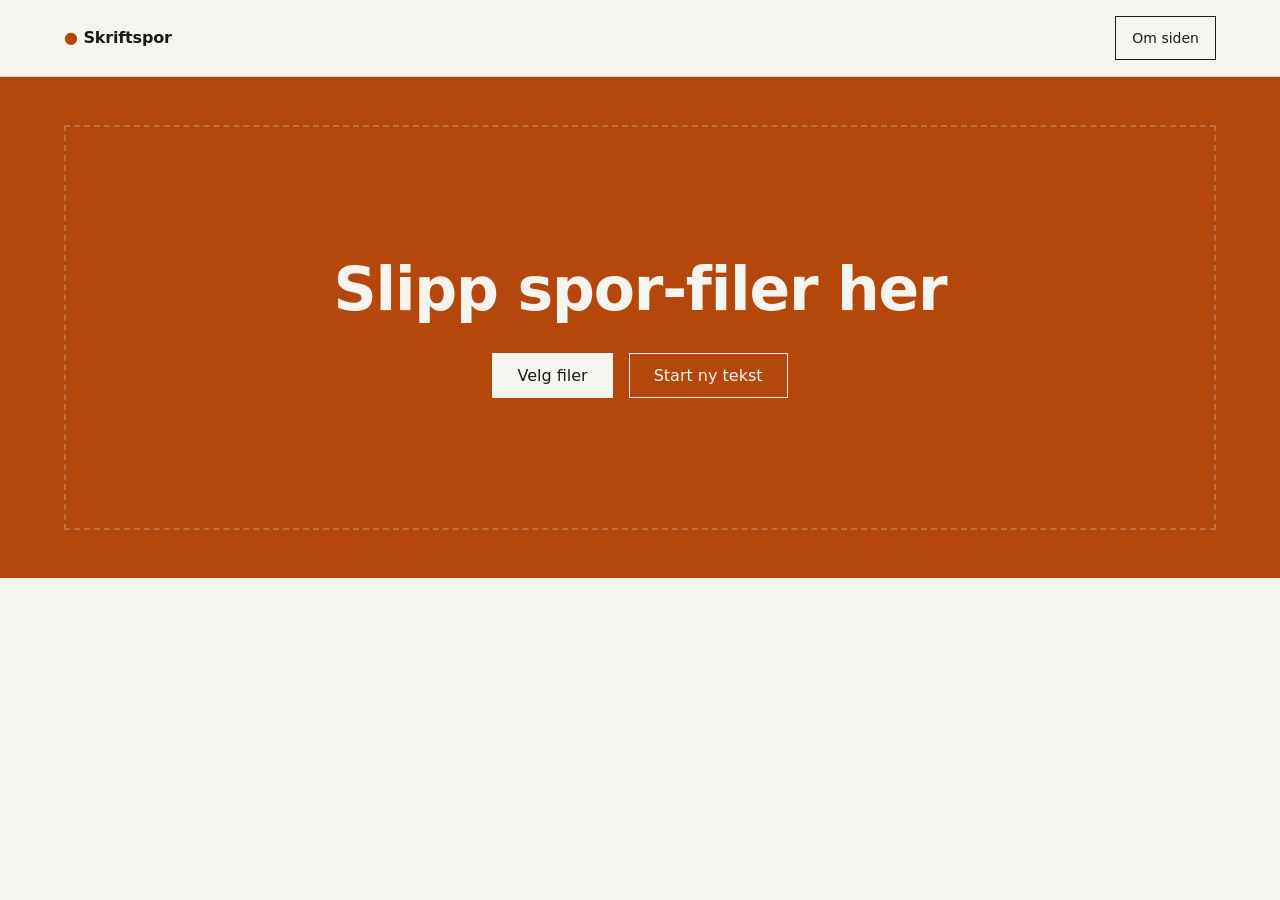
==== commit 33e1d5d3: "Deploy from vidarsko/website_skriftspor_no_builder@3cfcf020adb6f39d475e7c931c7667944e26f0b2" ====
--- a/format/index.html
+++ b/format/index.html
@@ -2,128 +2,10 @@
 <html lang="nb">
 <head>
   <meta charset="utf-8">
-  <meta name="viewport" content="width=device-width, initial-scale=1">
-  <title>Filformatet — Skriftspor</title>
-  <meta name="description" content="Beskrivelse av spor-fila fra Skriftspor (versjon 1), slik at andre kan lese den og lage sine egne verktøy.">
-
-  <link rel="stylesheet" href="/css/tokens.css">
-  <link rel="stylesheet" href="/css/base.css">
-  <link rel="stylesheet" href="/css/components.css">
-
-  <script src="/js/header.js" defer></script>
+  <title>Skriftspor</title>
+  <!-- Skriftspor is one page since 2026-10-19. Old links land here. -->
+  <meta http-equiv="refresh" content="0; url=/">
+  <link rel="canonical" href="https://skriftspor.no/">
 </head>
-<body>
-
-  <header class="siteheader" data-site-header></header>
-
-  <main>
-    <section class="band">
-      <div class="band__inner band__inner--prose">
-        <p class="eyebrow">Filformatet, versjon 1</p>
-        <h1>Spor-fila</h1>
-        <div class="prose">
-          <p class="lede-p">Spor-fila er åpen og dokumentert, slik at hvem som helst kan lese den og lage sin egen verifikator. Denne siden beskriver versjon 1.</p>
-          <p>Referanseimplementasjonen er <a href="/js/skriftspor.js"><code>/js/skriftspor.js</code></a>, som er lesbar JavaScript uten avhengigheter. Der koden og denne siden er uenige, er det en feil vi vil vite om.</p>
-
-          <h2>Oversikt</h2>
-          <p>Fila er UTF-8-kodet JSON, og navnet slutter på <code>.spor</code>. Øverst står et kort sammendrag og hele slutteksten i klartekst, så teksten overlever selv om loggen skades. Selve loggen er delt i økter. Hver økt er komprimert for seg og har egne sjekksummer, så skade i én økt ikke ødelegger de andre.</p>
-<pre><code>{
-  "format": "skriftspor",
-  "version": 1,
-  "spec": "https://skriftspor.no/format/",
-  "readme": "Dette er en spor-fil fra skriftspor.no …",
-  "title": "Min tekst",
-  "summary": { … },
-  "text": "Hele slutteksten …",
-  "text_sha256": "…",
-  "head": "&lt;hash for siste økt&gt;",
-  "sessions": [ { … }, { … } ]
-}</code></pre>
-
-          <h2>Sammendraget (<code>summary</code>)</h2>
-          <p>Ment for mennesker som åpner fila i et tekstprogram. Det regnes ut fra loggen når fila lages, men en leser skal <strong>ikke</strong> stole på det: regn det ut på nytt fra loggen. Feltene er <code>first_event</code>, <code>last_event</code>, <code>sessions</code>, <code>active_minutes</code> (pauser over to minutter teller som to minutter), <code>events</code>, <code>final_chars</code>, <code>final_words</code>, <code>final_typed_chars</code>, <code>final_pasted_chars</code>, <code>final_typed_percent</code>, <code>final_pasted_percent</code>, <code>typed_chars_total</code>, <code>pasted_chars_total</code>, <code>deleted_chars_total</code>, <code>pastes</code>, <code>drand_checkpoints</code> og <code>description</code>, som er én setning på norsk.</p>
-
-          <h2>En økt (<code>sessions[i]</code>)</h2>
-<pre><code>{
-  "n": 1,
-  "start": "2026-10-18T10:00:00.000Z",
-  "end": "2026-10-18T10:42:13.512Z",
-  "events": 1834,
-  "prev": "000…000",
-  "log_sha256": "…",
-  "text_end_sha256": "…",
-  "hash": "…",
-  "data_sha256": "…",
-  "data": "H4sIAAAAAAAA…"
-}</code></pre>
-          <table>
-            <tr><th>Felt</th><th>Betydning</th></tr>
-            <tr><td><code>n</code></td><td>Øktnummer, fra 1.</td></tr>
-            <tr><td><code>start</code>, <code>end</code></td><td>Tidspunkt for første og siste hendelse (ISO 8601, UTC).</td></tr>
-            <tr><td><code>events</code></td><td>Antall hendelser i loggen.</td></tr>
-            <tr><td><code>data</code></td><td>Loggen: en JSON-liste med hendelser, gzip-komprimert og base64-kodet.</td></tr>
-            <tr><td><code>data_sha256</code></td><td>SHA-256 av de komprimerte bytene. Fanger opp skade før utpakking.</td></tr>
-            <tr><td><code>log_sha256</code></td><td>SHA-256 av den utpakkede JSON-teksten.</td></tr>
-            <tr><td><code>text_end_sha256</code></td><td>SHA-256 av hele teksten slik den var etter økta.</td></tr>
-            <tr><td><code>prev</code></td><td>Forrige økts <code>hash</code>. For den første økta: 64 nuller.</td></tr>
-            <tr><td><code>hash</code></td><td>Øktas lenke i hash-kjeden, se under.</td></tr>
-          </table>
-
-          <h3>Hash-kjeden</h3>
-          <p><code>hash</code> er SHA-256 (heksadesimalt, små bokstaver) av disse åtte verdiene, skilt med linjeskift (<code>\n</code>):</p>
-<pre><code>skriftspor/1
-&lt;n&gt;
-&lt;start&gt;
-&lt;end&gt;
-&lt;events&gt;
-&lt;prev&gt;
-&lt;log_sha256&gt;
-&lt;text_end_sha256&gt;</code></pre>
-          <p>De komprimerte bytene er ikke med, fordi to riktige gzip-programmer kan gi ulike bytes for samme logg. Feltet <code>head</code> øverst i fila er den siste øktas <code>hash</code>.</p>
-          <p>Kjeden gjør det synlig hvis en tidligere økt endres uten at alt etter den regnes ut på nytt. Den kan ikke hindre at noen lager en helt ny, falsk fil, fordi det ikke finnes noen hemmelig nøkkel. Det er et bevisst valg: alt skjer hos brukeren.</p>
-
-          <h2>Hendelsene</h2>
-          <p>En hendelse er en kort liste. Første element er alltid antall millisekunder siden forrige hendelse i samme økt (0 for den første), fordi små tall komprimeres godt. Tidspunktet for en hendelse er altså <code>start</code> pluss summen av alle tidsforskjellene fram til og med den.</p>
-          <table>
-            <tr><th>Hendelse</th><th>Betydning</th></tr>
-            <tr><td><code>[dt, "i", pos, "tekst"]</code></td><td>Tekst skrevet inn ved posisjon <code>pos</code>.</td></tr>
-            <tr><td><code>[dt, "p", pos, "tekst"]</code></td><td>Tekst limt inn eller dratt inn ved <code>pos</code>. Også tekst som kom inn i feltet uten å være tastet, for eksempel fra et nettlesertillegg.</td></tr>
-            <tr><td><code>[dt, "d", pos, "tekst"]</code></td><td>Teksten «tekst» ble slettet, fra posisjon <code>pos</code>. Den slettede teksten lagres, så loggen kan spilles både fram og tilbake.</td></tr>
-            <tr><td><code>[dt, "c", start, slutt]</code></td><td>Markøren ble flyttet eller tekst merket. Like tall betyr en markør uten merking.</td></tr>
-            <tr><td><code>[dt, "r", runde, tilfeldighet, signatur]</code></td><td>Et sjekkpunkt fra drand, se under.</td></tr>
-          </table>
-          <p><strong>Posisjoner teller UTF-16-kodeenheter</strong>, slik JavaScript-strenger og nettleserens tekstfelt gjør. En leser i et annet språk må gjøre det samme, ellers vil for eksempel en emoji forskyve alle posisjoner etter den med én.</p>
-          <p>Å bytte ut merket tekst gir to hendelser med samme tidspunkt: en sletting, så en innsetting.</p>
-
-          <h3>Å spille av</h3>
-          <p>Start med tom tekst og bruk hendelsene i rekkefølge, økt for økt. Etter hver økt skal SHA-256 av teksten være lik <code>text_end_sha256</code>, og etter siste økt skal teksten være lik <code>text</code>. En sletting av tekst som ikke står der, betyr at loggen er skadd eller endret.</p>
-          <p><strong>Skade holdes lokal.</strong> Kan en økt ikke leses, kan de neste likevel gjenskapes: start med <code>text</code> og spill de senere øktene <em>baklengs</em> (en innsetting fjernes, en sletting settes inn igjen). Da får du teksten slik den var i starten av hver økt etter den skadde.</p>
-
-          <h2>Sjekkpunkter fra drand</h2>
-          <p><a href="https://drand.love">drand</a> publiserer et nytt, uforutsigbart tall hvert tredje sekund. Skriftspor bruker kjeden <em>quicknet</em>:</p>
-<pre><code>kjede:   52db9ba70e0cc0f6eaf7803dd07447a1f5477735fd3f661792ba94600c84e971
-start:   1692803367 (Unix-tid), periode 3 sekunder
-runde r publiseres ved  1692803367 + (r − 1) · 3</code></pre>
-          <p>Mens eleven skriver, henter siden siste runde ved starten av hver økt og deretter omtrent hvert femte minutt med skriving, og legger den inn som en <code>"r"</code>-hendelse. Fordi verdien er med i loggen, og loggen er med i hash-kjeden, kan økta ikke ha blitt laget før runden ble publisert.</p>
-          <p>En leser bør sjekke at hendelsens tidspunkt ikke er før rundens publiseringstid, og ikke mye senere (den ble hentet som «siste»). For å bekrefte at verdien er ekte, kan man hente <code>https://api.drand.sh/&lt;kjede&gt;/public/&lt;runde&gt;</code> og sammenligne <code>randomness</code>, eller verifisere BLS-signaturen.</p>
-          <p>Sjekkpunktene beviser «ikke før», og ingenting mer. De sier ingenting om hvem som skrev, eller hvordan.</p>
-
-          <h2>Sammenligning med innlevert tekst</h2>
-          <p>Dette er ikke en del av formatet, men slik gjør <a href="/">forsiden</a> det: begge tekstene deles i ord (bokstaver og tall, Unicode NFKC, små bokstaver), og et ord i den innleverte teksten regnes som dokumentert hvis det inngår i en sekvens på fire ord som også finnes i slutteksten. Tegnsetting, formatering og rekkefølgen på avsnittene teller ikke.</p>
-
-          <h2>Versjoner</h2>
-          <p>Feltet <code>version</code> økes hvis formatet endres slik at en eldre leser ville misforstå fila. Nye felt som eldre lesere trygt kan overse, gir ikke ny versjon.</p>
-        </div>
-      </div>
-    </section>
-  </main>
-
-  <footer class="band band--dark sitefooter">
-    <div class="band__inner sitefooter__inner">
-      <p>Skriftspor — vis skriveprosessen din. Laget av Vidar Skogvoll.</p>
-      <p><a href="/personvern/">Personvern</a> · <a href="/format/">Filformatet</a></p>
-    </div>
-  </footer>
-
-</body>
+<body><p><a href="/">Skriftspor</a></p></body>
 </html>
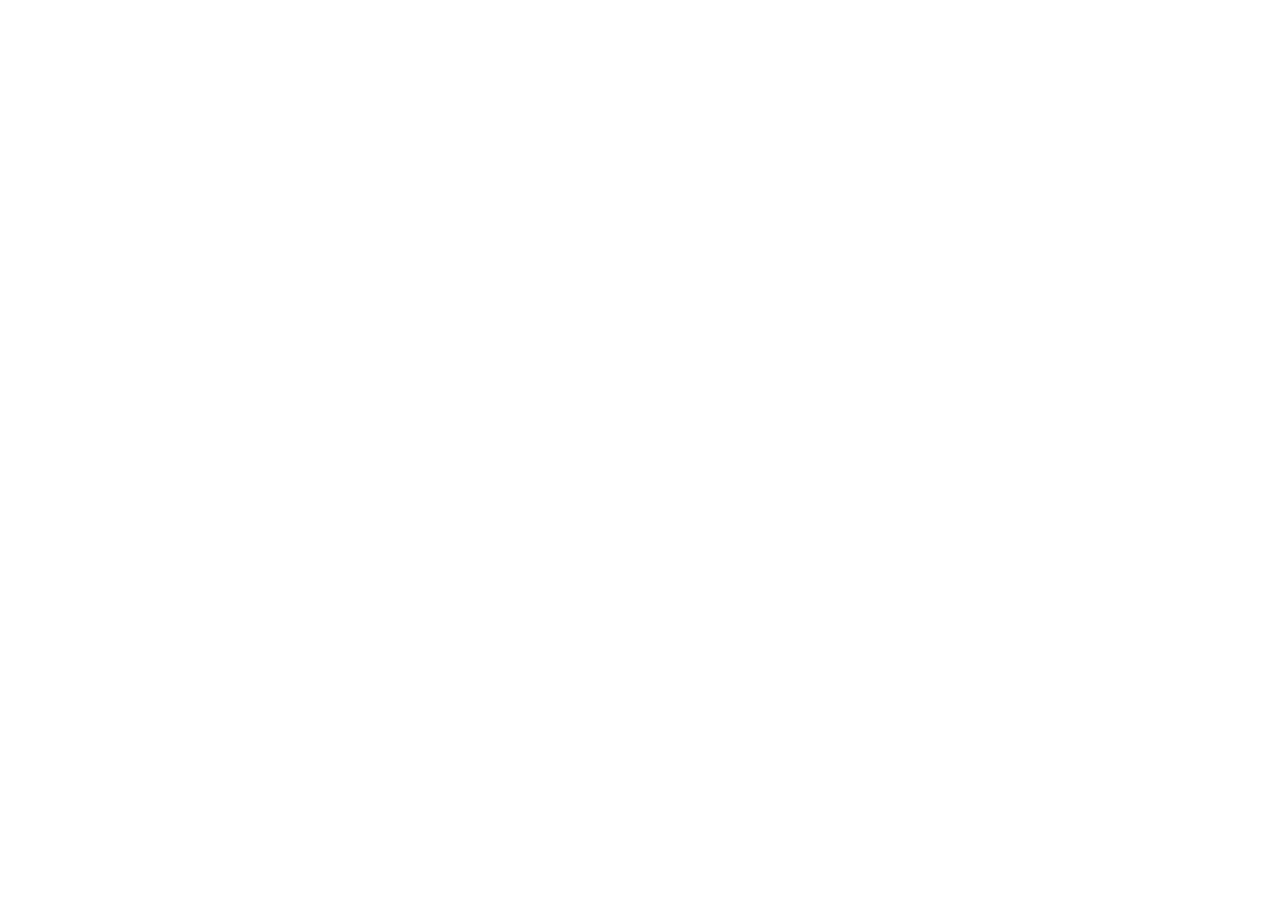
==== commit 372e9edb: "Deploy from vidarsko/website_skriftspor_no_builder@73088f1ad4fd4de4b7790ff39d801db7f0062284" ====
--- a/format/index.html
+++ b/format/index.html
@@ -4,8 +4,8 @@
   <meta charset="utf-8">
   <title>Skriftspor</title>
   <!-- Skriftspor is one page since 2026-10-19. Old links land here. -->
-  <meta http-equiv="refresh" content="0; url=/">
-  <link rel="canonical" href="https://skriftspor.no/">
+  <meta http-equiv="refresh" content="0; url=https://github.com/vidarsko/website_skriftspor_no/blob/main/FORMAT.md">
+  <link rel="canonical" href="https://github.com/vidarsko/website_skriftspor_no/blob/main/FORMAT.md">
 </head>
-<body><p><a href="/">Skriftspor</a></p></body>
+<body><p><a href="https://github.com/vidarsko/website_skriftspor_no/blob/main/FORMAT.md">Skriftspor</a></p></body>
 </html>
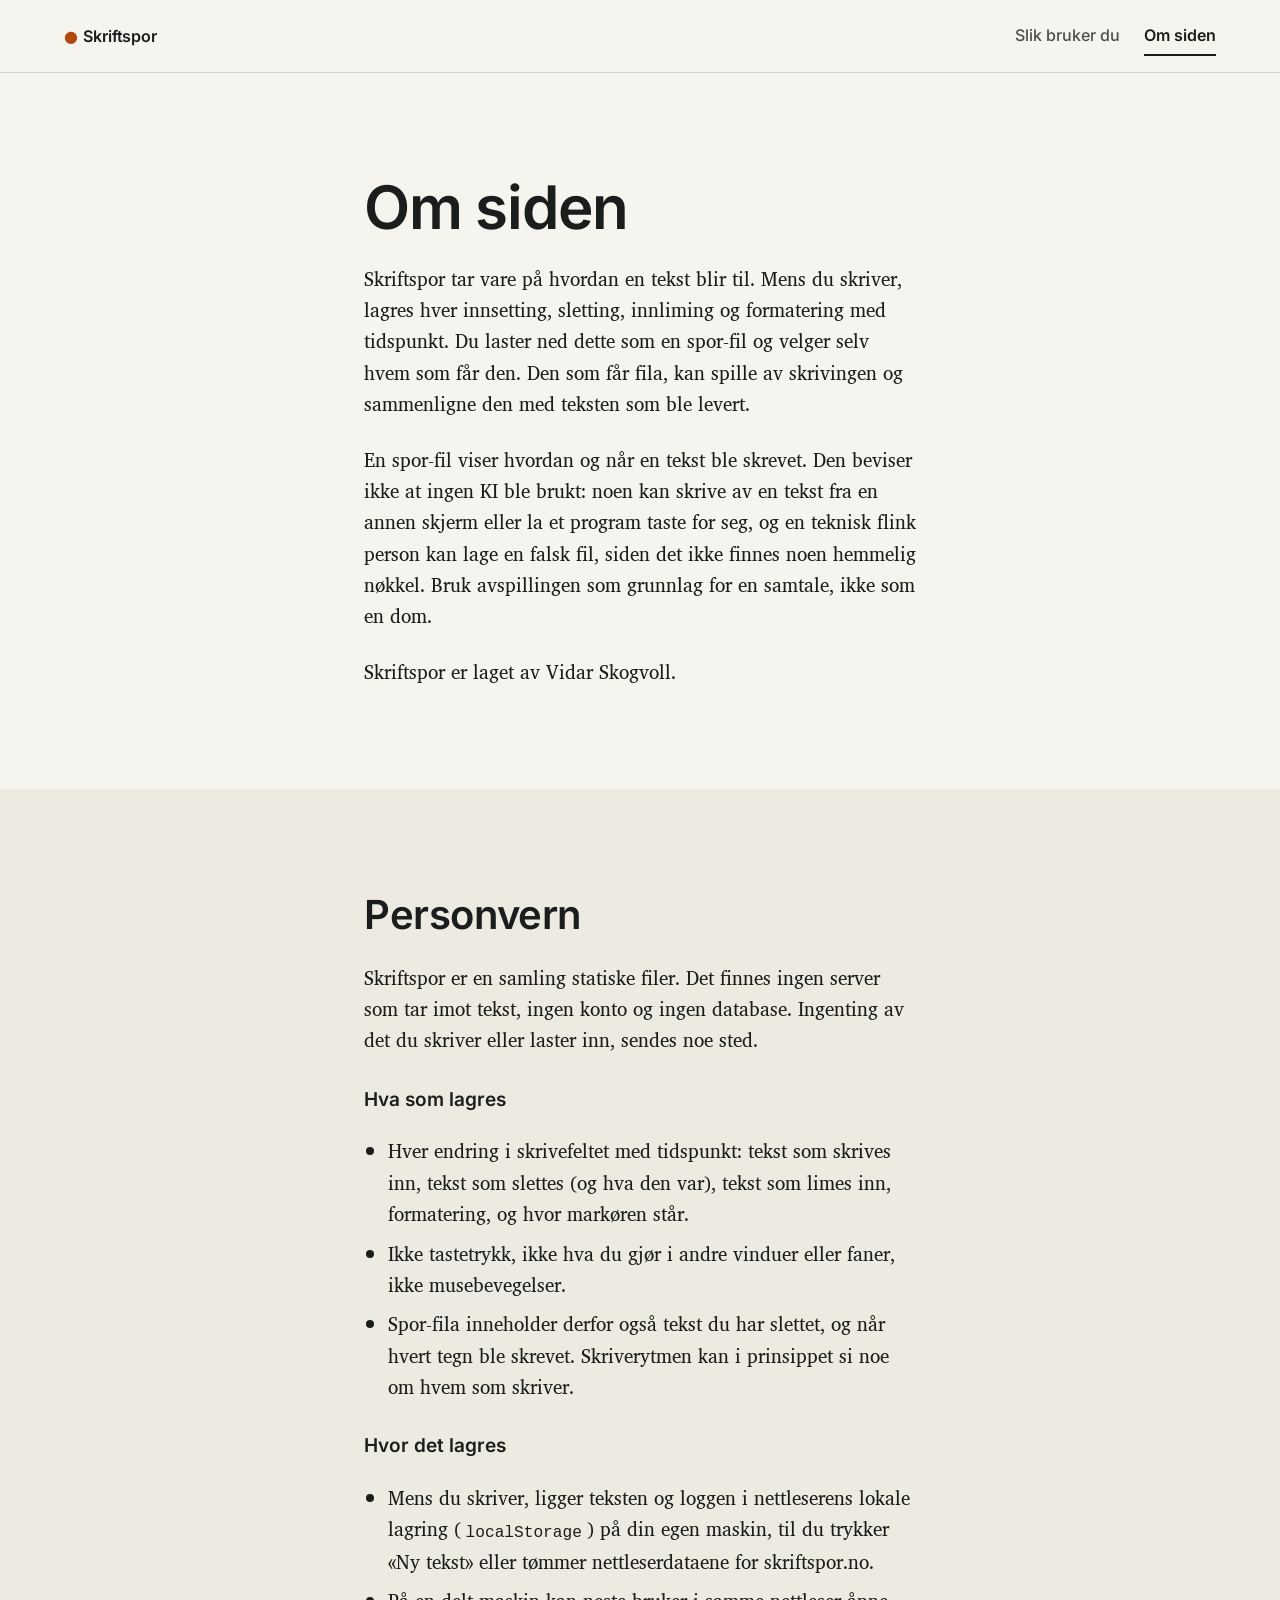
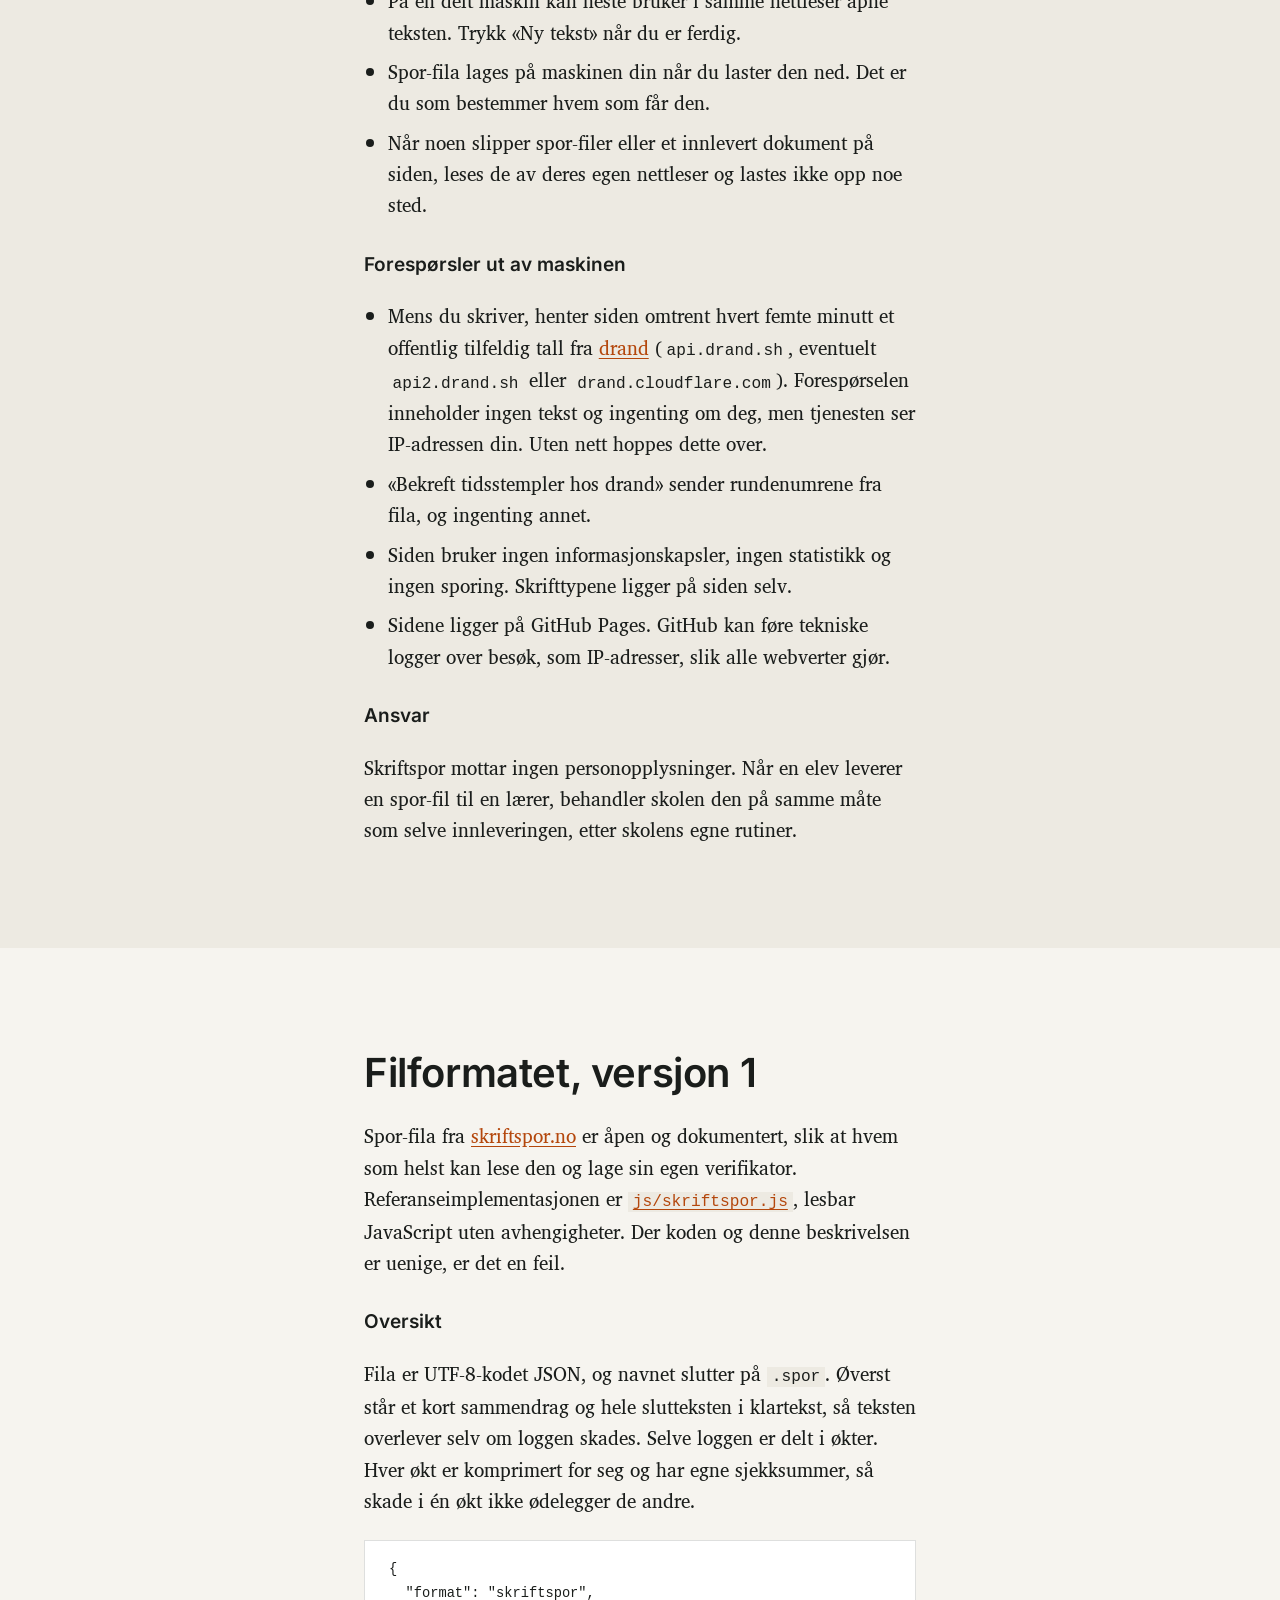
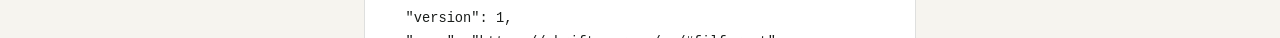
==== commit 280b2f7f: "Deploy from vidarsko/website_skriftspor_no_builder@02742b8e4e503fec07d40a88299e0c79a2de947c" ====
--- a/format/index.html
+++ b/format/index.html
@@ -3,9 +3,9 @@
 <head>
   <meta charset="utf-8">
   <title>Skriftspor</title>
-  <!-- Skriftspor is one page since 2026-10-19. Old links land here. -->
-  <meta http-equiv="refresh" content="0; url=https://github.com/vidarsko/website_skriftspor_no/blob/main/FORMAT.md">
-  <link rel="canonical" href="https://github.com/vidarsko/website_skriftspor_no/blob/main/FORMAT.md">
+  <!-- The format is described at /om/#filformat since 2026-10-19. -->
+  <meta http-equiv="refresh" content="0; url=/om/#filformat">
+  <link rel="canonical" href="https://skriftspor.no/om/#filformat">
 </head>
-<body><p><a href="https://github.com/vidarsko/website_skriftspor_no/blob/main/FORMAT.md">Skriftspor</a></p></body>
+<body><p><a href="/om/#filformat">Filformatet</a></p></body>
 </html>
